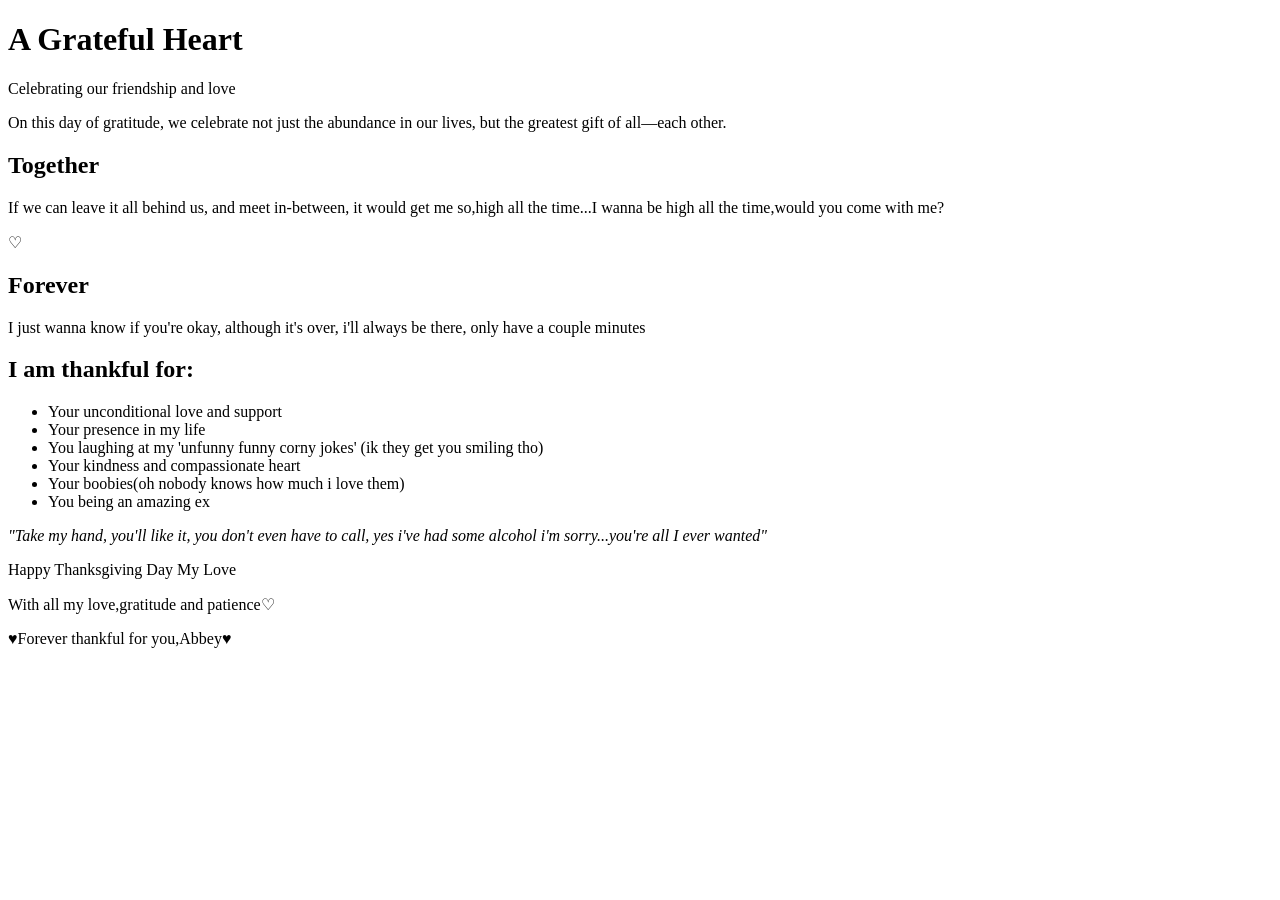
==== index.html @ 840e6a42 "Update and rename thanksgiving.html to index.html" ====
<!DOCTYPE html>
<html lang="en">
<head>
    <meta charset="UTF-8">
    <meta name="viewport" content="width=device-width, initial-scale=1.0">
    <title>Thanksgiving</title>
    <link rel="stylesheet" href="style.css">
</head>
<body>
    <div class="container">
        <header>
            <h1>A Grateful Heart</h1>
            <p class="subtitle">Celebrating our friendship and love</p>
        </header>

        <main>
            <section class="greeting">
                <p>On this day of gratitude, we celebrate not just the abundance in our lives, but the greatest gift of all—each other.</p>
            </section>

            <section class="hearts-container">
                <div class="heart-card">
                    <h2>Together</h2>
                    <p>If we can leave it all behind us, and meet in-between, it would get me so,high all the time...I wanna be high all the time,would you come with me?</p>
                </div>
                <div class="divider">♡</div>
                <div class="heart-card">
                    <h2>Forever</h2>
                    <p>I just wanna know if you're okay, although it's over, i'll always be there, only have a couple minutes</p>
                </div>
            </section>

            <section class="gratitude-list">
                <h2>I am thankful for:</h2>
                <ul>
                    <li>Your unconditional love and support</li>
                    <li>Your presence in my life</li>
                    <li>You laughing at my 'unfunny funny corny jokes' (ik they get you smiling tho)</li>
                    <li>Your kindness and compassionate heart</li>
                    <li>Your boobies(oh nobody knows how much i love them)</li>
                    <li>You being an amazing ex</li>
                </ul>
            </section>

            <section class="message">
                <p><em>"Take my hand, you'll like it, you don't even have to call, yes i've had some alcohol i'm sorry...you're all I ever wanted"</em></p>
            </section>
        </main>

        <div class="footer">
            <p>Happy Thanksgiving Day My Love</p>
            <p>With all my love,gratitude and patience♡</p>
            <div class="signature">♥Forever thankful for you,Abbey♥</div>
        </div>

    </div>
</body>
</html>
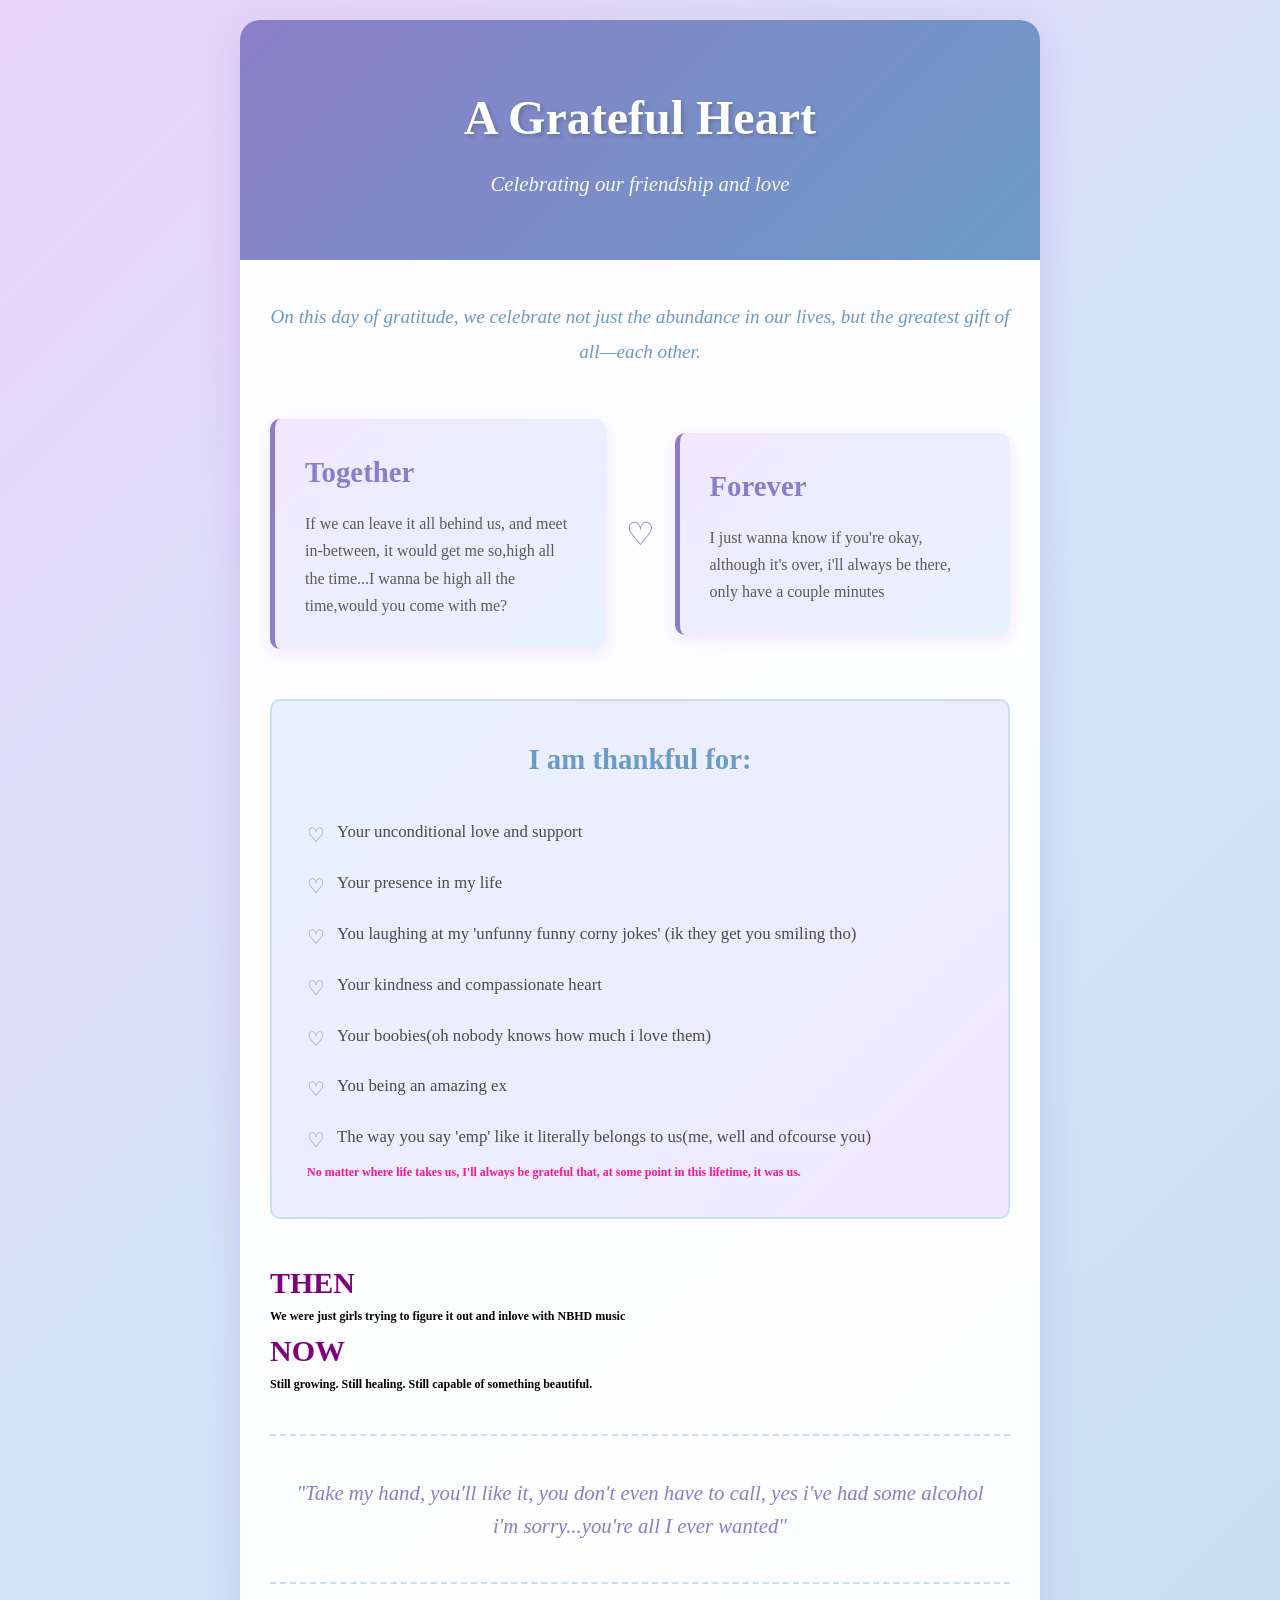
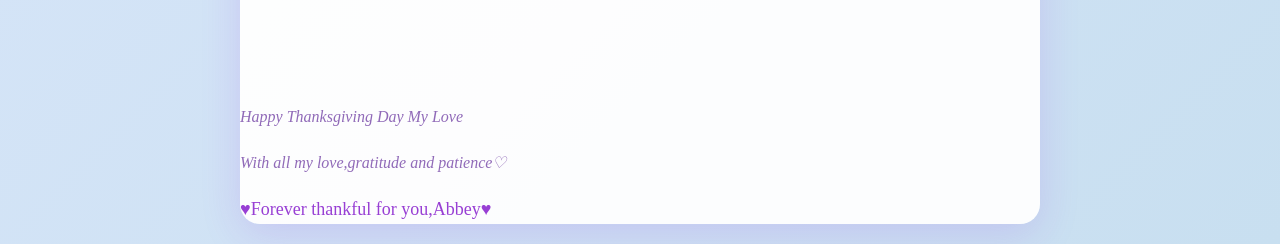
==== commit 9b847c33: "Added emotional letter section" ====
--- a/index.html
+++ b/index.html
@@ -39,9 +39,18 @@
                     <li>Your kindness and compassionate heart</li>
                     <li>Your boobies(oh nobody knows how much i love them)</li>
                     <li>You being an amazing ex</li>
+                    <li>The way you say 'emp' like it literally belongs to us(me, well and ofcourse you)</li>
                 </ul>
+                <h4>No matter where life takes us, I'll always be grateful that, at some point in this lifetime, it was us.</h4>
             </section>
-
+    <div class="then">
+        <h2>THEN</h2>
+        <h3>We were just girls trying to figure it out and inlove with NBHD music</h3>
+    </div>
+    <div class="now">
+        <h2>NOW</h2>
+        <h3>Still growing. Still healing. Still capable of something beautiful.</h3>
+    </div>
             <section class="message">
                 <p><em>"Take my hand, you'll like it, you don't even have to call, yes i've had some alcohol i'm sorry...you're all I ever wanted"</em></p>
             </section>
--- a/style.css
+++ b/style.css
@@ -0,0 +1,216 @@
+* {
+    margin: 0;
+    padding: 0;
+    box-sizing: border-box;
+}
+
+body {
+    font-family: 'Georgia', 'Garamond', serif;
+    background: linear-gradient(135deg, #e8d4f8 0%, #d4e4f7 50%, #c8dff0 100%);
+    color: #4a4a4a;
+    min-height: 100vh;
+    padding: 20px;
+    line-height: 1.6;
+}
+
+.container {
+    max-width: 800px;
+    margin: 0 auto;
+    background: rgba(255, 255, 255, 0.95);
+    border-radius: 20px;
+    box-shadow: 0 10px 40px rgba(138, 43, 226, 0.15);
+    overflow: hidden;
+}
+
+header {
+    background: linear-gradient(135deg, #8b7ec8 0%, #6b9bc5 100%);
+    color: white;
+    text-align: center;
+    padding: 60px 20px;
+}
+
+header h1 {
+    font-size: 3em;
+    margin-bottom: 10px;
+    text-shadow: 2px 2px 4px rgba(0, 0, 0, 0.2);
+}
+
+.subtitle {
+    font-size: 1.3em;
+    font-style: italic;
+    opacity: 0.95;
+}
+
+main {
+    padding: 40px 30px;
+}
+
+.greeting {
+    text-align: center;
+    font-size: 1.2em;
+    color: #6b9bc5;
+    margin-bottom: 50px;
+    font-style: italic;
+    line-height: 1.8;
+}
+
+.hearts-container {
+    display: flex;
+    justify-content: space-around;
+    align-items: center;
+    margin: 50px 0;
+    gap: 20px;
+    flex-wrap: wrap;
+}
+
+.heart-card {
+    background: linear-gradient(135deg, #f0e8ff 0%, #e8f2ff 100%);
+    border-left: 5px solid #8b7ec8;
+    padding: 30px;
+    border-radius: 10px;
+    flex: 1;
+    min-width: 250px;
+    box-shadow: 0 5px 15px rgba(138, 43, 226, 0.1);
+    transition: transform 0.3s ease, box-shadow 0.3s ease;
+}
+
+.heart-card:hover {
+    transform: translateY(-5px);
+    box-shadow: 0 8px 25px rgba(138, 43, 226, 0.2);
+}
+
+.heart-card h2 {
+    color: #8b7ec8;
+    margin-bottom: 15px;
+    font-size: 1.8em;
+}
+
+.heart-card p {
+    color: #5a5a5a;
+    line-height: 1.7;
+}
+
+.divider {
+    font-size: 2em;
+    color: #8b7ec8;
+    display: flex;
+    align-items: center;
+    justify-content: center;
+}
+
+.gratitude-list {
+    background: linear-gradient(135deg, #e8f2ff 0%, #f0e8ff 100%);
+    padding: 35px;
+    border-radius: 10px;
+    margin: 40px 0;
+    border: 2px solid #c8dff0;
+}
+
+.gratitude-list h2 {
+    color: #6b9bc5;
+    margin-bottom: 25px;
+    text-align: center;
+    font-size: 1.8em;
+}
+
+.gratitude-list ul {
+    list-style: none;
+    padding: 0;
+}
+
+.gratitude-list li {
+    padding: 12px 0;
+    padding-left: 30px;
+    position: relative;
+    color: #4a4a4a;
+    font-size: 1.05em;
+}
+
+.gratitude-list li:before {
+    content: "♡";
+    position: absolute;
+    left: 0;
+    color: #8b7ec8;
+    font-size: 1.2em;
+}
+
+.message {
+    text-align: center;
+    padding: 40px 20px;
+    font-size: 1.3em;
+    color: #8b7ec8;
+    border-top: 2px dashed #c8dff0;
+    border-bottom: 2px dashed #c8dff0;
+    margin: 40px 0;
+}
+
+.footer {
+            margin-top: 40px;
+        }
+
+        .footer p {
+            font-size: 16px;
+            color: #906ab8;
+            margin-bottom: 20px;
+            font-style: italic;
+        }
+
+h4{
+    font-size: 12px;
+    color:deeppink;
+    font-family: 'Times New Roman', Times, serif;
+}
+.then{
+    font-size: 20px;
+    color:purple;
+    font-family: 'Times New Roman', Times, serif;
+}
+.now{
+    font-size: 20px;
+    color:purple;
+    font-family: 'Times New Roman', Times, serif;
+}
+h3{
+    font-size: 12px;
+    color:rgb(0, 0, 0);
+    font-family: 'Times New Roman', Times, serif;
+}
+
+
+.signature {
+            font-size: 18px;
+            color: #983fd4;
+            font-family: 'Brush Script MT', cursive;
+            margin-top: 20px;
+        }
+
+/* Responsive design */
+@media (max-width: 600px) {
+    header h1 {
+        font-size: 2em;
+    }
+
+    .subtitle {
+        font-size: 1em;
+    }
+
+    main {
+        padding: 25px 15px;
+    }
+
+    .hearts-container {
+        flex-direction: column;
+    }
+
+    .heart-card {
+        min-width: 100%;
+    }
+
+    .gratitude-list {
+        padding: 20px;
+    }
+
+    .gratitude-list li {
+        font-size: 0.95em;
+    }
+}
